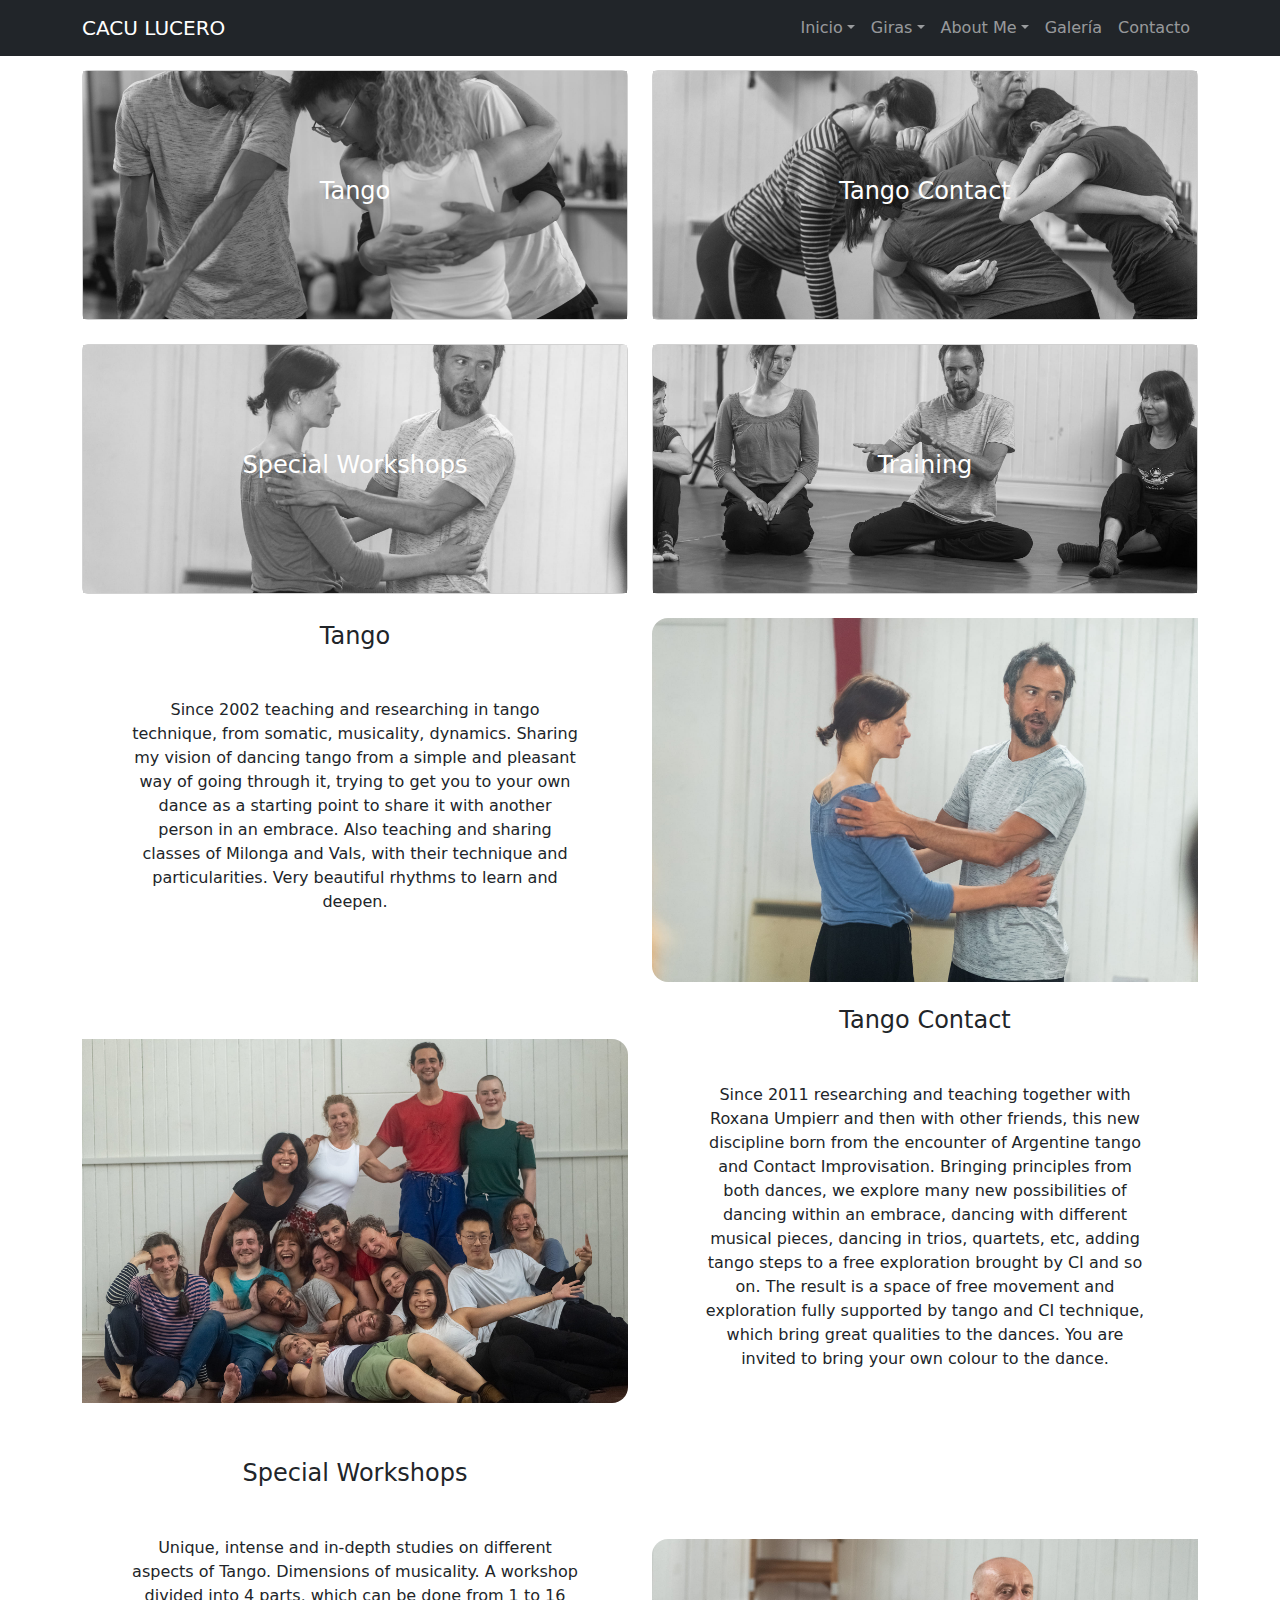
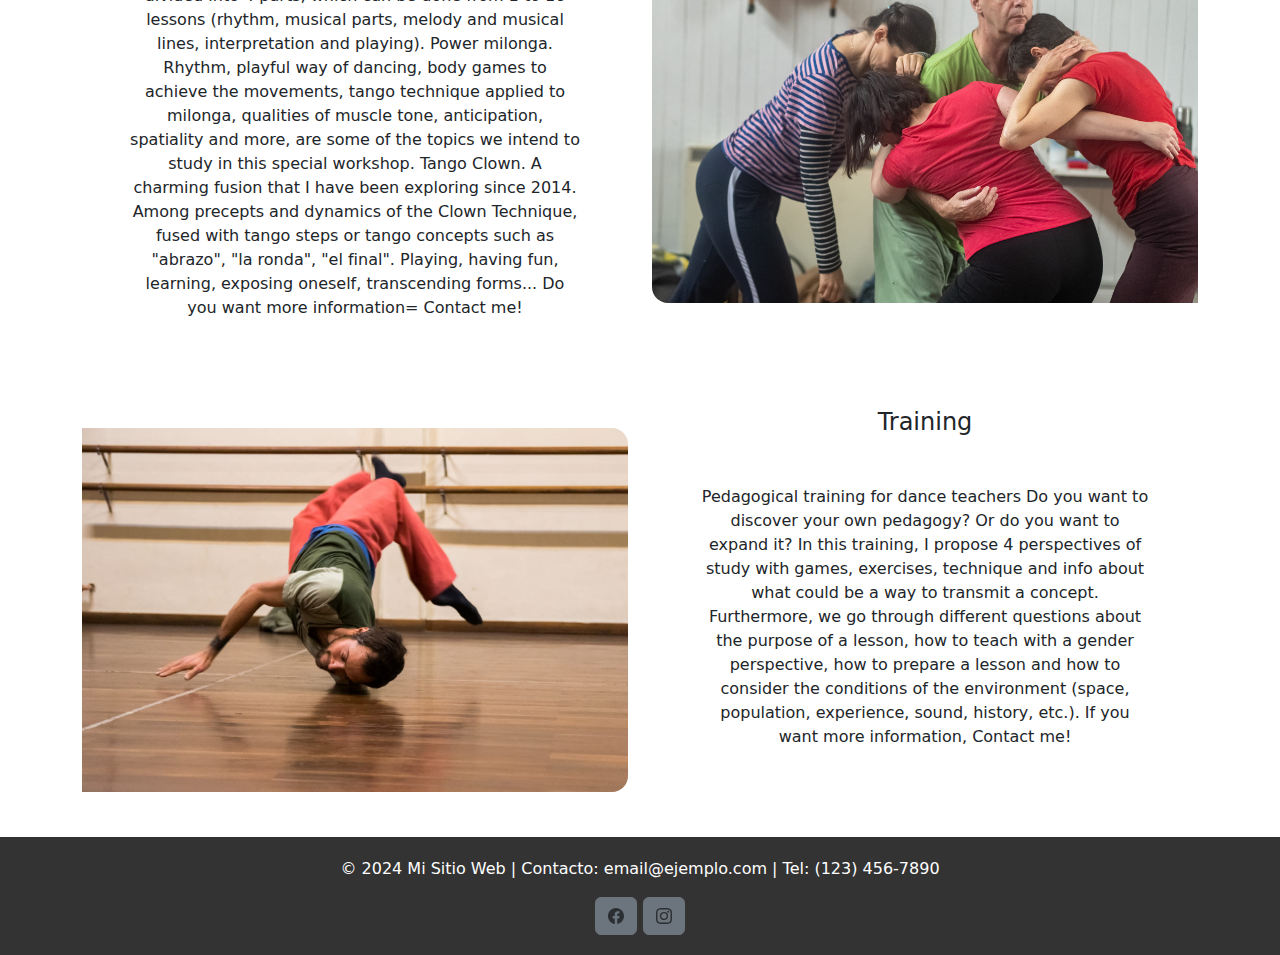
==== index.html @ 69906fb9 "todo cargado" ====
<!DOCTYPE html>
<html lang="es">
<head>
  <meta charset="UTF-8">
  <meta name="viewport" content="width=device-width, initial-scale=1.0">
  <title>Inicio</title>
  <link href="https://cdn.jsdelivr.net/npm/bootstrap@5.3.3/dist/css/bootstrap.min.css" rel="stylesheet">
  <link rel="stylesheet" href="./style.css">
</head>
<body>
  <!-- Menú de navegación -->
  <nav class="navbar navbar-expand-lg navbar-dark bg-dark fixed-top">
    <div class="container">
      <a class="navbar-brand" href="index.html">CACU LUCERO</a>
      <button class="navbar-toggler" type="button" data-bs-toggle="collapse" data-bs-target="#navbarNav" aria-controls="navbarNav" aria-expanded="false" aria-label="Toggle navigation">
        <span class="navbar-toggler-icon"></span>
      </button>
      <div class="collapse navbar-collapse" id="navbarNav">
        <ul class="navbar-nav ms-auto">
            <li class="nav-item dropdown">
                <a class="nav-link dropdown-toggle" href="#" id="inicioDropdown" role="button" data-bs-toggle="dropdown" aria-expanded="false">Inicio</a>
                <ul class="dropdown-menu" aria-labelledby="inicioDropdown">
                  <li><a class="dropdown-item" href="#tango">Tango</a></li>
                  <li><a class="dropdown-item" href="#tangoContact">Tango Contact</a></li>
                  <li><a class="dropdown-item" href="#special">Special Workshops</a></li>
                  <li><a class="dropdown-item" href="#training">Training</a></li>
                </ul>
              </li>
          <li class="nav-item dropdown">
            <a class="nav-link dropdown-toggle" href="./pages/giras.html" id="girasDropdown" role="button" data-bs-toggle="dropdown" aria-expanded="false">Giras</a>
            <ul class="dropdown-menu" aria-labelledby="girasDropdown">
              <li><a class="dropdown-item" href="./pages/giras.html#proximas">Próximas Giras</a></li>
              <li><a class="dropdown-item" href="./pages/giras.html#pasadas">Giras Pasadas</a></li>
            </ul>
          </li>
          <li class="nav-item dropdown">
            <a class="nav-link dropdown-toggle" href="./pages/aboutme.html" id="aboutDropdown" role="button" data-bs-toggle="dropdown" aria-expanded="false">About Me</a>
            <ul class="dropdown-menu" aria-labelledby="aboutDropdown">
              <li><a class="dropdown-item" href="./pages/aboutme.html">About Me</a></li>
              <li><a class="dropdown-item" href="./pages/aboutme.html">CV</a></li>
            </ul>
          <li class="nav-item">
            <a class="nav-link" href="./pages/galeria.html">Galería</a>
          </li>
          <li class="nav-item">
            <a class="nav-link" href="./pages/contacto.html">Contacto</a>
          </li>
        </ul>
      </div>
    </div>
  </nav>

  

        <!-- Secciones en cards con imágenes de fondo y enlaces -->
     <div class="container">

        <div class="row">
            <div class="col-md-6 mb-4">
            <a href="#tango">
                <div class="card">
                <img src="./img/06.jpg" alt="Tango" class="imgInicio">
                <div class="card-body">
                    <h5 class="card-title">Tango</h5>
                </div>
                </div>
            </a>
            </div>
            <div class="col-md-6 mb-4">
            <a href="#tangoContact">
                <div class="card">
                <img src="./img/07.jpg" alt="Tango Contact" class="imgInicio">
                <div class="card-body">
                    <h5 class="card-title">Tango Contact</h5>
                </div>
                </div>
            </a>
            </div>
        </div>
        
        <div class="row">
            <div class="col-md-6 mb-4">
            <a href="#special">
                <div class="card">
                <img src="./img/10.jpg" alt="Special Workshops" class="imgInicio">
                <div class="card-body">
                    <h5 class="card-title">Special Workshops</h5>
                </div>
                </div>
            </a>
            </div>
            <div class="col-md-6 mb-4">
            <a href="#training">
                <div class="card">
                <img src="./img/13.jpg" alt="Training" class="imgInicio">
                <div class="card-body">
                    <h5 class="card-title">Training</h5>
                </div>
                </div>
            </a>
            </div>
        </div>
        </div>

        <div class="container">

       
        <div class="row flexRow" id="tango">
            <div class="col-md-6 mb-4 flexColumn">
                    <h5 class="card-title">Tango</h5>
                    <p class="text-center p-5">Since 2002 teaching and researching in tango technique, from somatic, musicality, dynamics. Sharing my vision of dancing tango from a simple and pleasant way of going through it, trying to get you to your own dance as a starting point to share it with another person in an embrace. Also teaching and sharing classes of Milonga and Vals, with their technique and particularities. Very beautiful rhythms to learn and deepen. </p>
            </div>
            <div class="col-md-6 mb-4">
                    <img class="rounded-start-4 img-fluid "  src="./img/10.jpg" alt="Tango Contact">
            </div>
        </div>

        <div class="row flexRow" id="tangoContact">
            <div class="col-md-6 mb-4">
                    <img class="img-fluid rounded-end-4 " src="./img/09.jpg" alt="Tango Contact">
            </div>
            <div class="col-md-6 mb-4 flexColumn">
                    <h5 class="card-title">Tango Contact</h5>
                    <p class="p-5 text-center">Since 2011 researching and teaching together with Roxana Umpierr and then with other friends, this new discipline born from the encounter of Argentine tango and Contact Improvisation. Bringing principles from both dances, we explore many new possibilities of dancing within an embrace, dancing with different musical pieces, dancing in trios, quartets, etc, adding tango steps to a free exploration brought by CI and so on. The result is a space of free movement and exploration fully supported by tango and CI technique, which bring great qualities to the dances. You are invited to bring your own colour to the dance. </p>
            </div>
        </div>

        <div class="row flexRow" id="special">
            <div class="col-md-6 mb-4 flexColumn">
                    <h5 class="card-title">Special Workshops</h5>
                    <p class="p-5 text-center"> Unique, intense and in-depth studies on different aspects of Tango. Dimensions of musicality. A workshop divided into 4 parts, which can be done from 1 to 16 lessons (rhythm, musical parts, melody and musical lines, interpretation and playing). Power milonga. Rhythm, playful way of dancing, body games to achieve the movements, tango technique applied to milonga, qualities of muscle tone, anticipation, spatiality and more, are some of the topics we intend to study in this special workshop. Tango Clown. A charming fusion that I have been exploring since 2014. Among precepts and dynamics of the Clown Technique, fused with tango steps or tango concepts such as "abrazo", "la ronda", "el final". Playing, having fun, learning, exposing oneself, transcending forms... Do you want more information= Contact me! </p>
            </div>
            <div class="col-md-6 mb-4">
                    <img class="img-fluid rounded-start-4" src="./img/07.jpg" alt="Tango Contact">
            </div>
        </div>

        <div class="row flexRow" id="training">
            <div class="col-md-6 mb-4">
                    <img class="img-fluid rounded-end-4" src="./img/01.jpg" alt="Tango Contact">
            </div>
            <div class="col-md-6 mb-4 flexColumn">
                    <h5 class="card-title">Training</h5>
                    <p class="p-5 text-center"> Pedagogical training for dance teachers Do you want to discover your own pedagogy? Or do you want to expand it? In this training, I propose 4 perspectives of study with games, exercises, technique and info about what could be a way to transmit a concept. Furthermore, we go through different questions about the purpose of a lesson, how to teach with a gender perspective, how to prepare a lesson and how to consider the conditions of the environment (space, population, experience, sound, history, etc.).
                        If you want more information, Contact me!  </p>
            </div>
        </div>
      
    </div>

  




  <!-- Footer -->
  <footer class="text-center">
    <div class="container">
      <p>&copy; 2024 Mi Sitio Web | Contacto: email@ejemplo.com | Tel: (123) 456-7890</p>
    </div>
    
    <button type="button" class="btn btn-secondary">
      <a class="text-secondary-emphasis" href="https://www.facebook.com/cacu.lucero.1" target="_blank">
        <svg xmlns="http://www.w3.org/2000/svg" width="16" height="16" fill="currentColor" class="bi bi-facebook" viewBox="0 0 16 16">
          <path d="M16 8.049c0-4.446-3.582-8.05-8-8.05C3.58 0-.002 3.603-.002 8.05c0 4.017 2.926 7.347 6.75 7.951v-5.625h-2.03V8.05H6.75V6.275c0-2.017 1.195-3.131 3.022-3.131.876 0 1.791.157 1.791.157v1.98h-1.009c-.993 0-1.303.621-1.303 1.258v1.51h2.218l-.354 2.326H9.25V16c3.824-.604 6.75-3.934 6.75-7.951"/>
        </svg>
      </a>
    </button>
    <button type="button" class="btn btn-secondary">
      <a  class="text-secondary-emphasis" href="https://www.instagram.com/cacu.lucero/" target="_blank">
      <svg xmlns="http://www.w3.org/2000/svg" width="16" height="16" fill="currentColor" class="bi bi-instagram" viewBox="0 0 16 16">
    <path d="M8 0C5.829 0 5.556.01 4.703.048 3.85.088 3.269.222 2.76.42a3.9 3.9 0 0 0-1.417.923A3.9 3.9 0 0 0 .42 2.76C.222 3.268.087 3.85.048 4.7.01 5.555 0 5.827 0 8.001c0 2.172.01 2.444.048 3.297.04.852.174 1.433.372 1.942.205.526.478.972.923 1.417.444.445.89.719 1.416.923.51.198 1.09.333 1.942.372C5.555 15.99 5.827 16 8 16s2.444-.01 3.298-.048c.851-.04 1.434-.174 1.943-.372a3.9 3.9 0 0 0 1.416-.923c.445-.445.718-.891.923-1.417.197-.509.332-1.09.372-1.942C15.99 10.445 16 10.173 16 8s-.01-2.445-.048-3.299c-.04-.851-.175-1.433-.372-1.941a3.9 3.9 0 0 0-.923-1.417A3.9 3.9 0 0 0 13.24.42c-.51-.198-1.092-.333-1.943-.372C10.443.01 10.172 0 7.998 0zm-.717 1.442h.718c2.136 0 2.389.007 3.232.046.78.035 1.204.166 1.486.275.373.145.64.319.92.599s.453.546.598.92c.11.281.24.705.275 1.485.039.843.047 1.096.047 3.231s-.008 2.389-.047 3.232c-.035.78-.166 1.203-.275 1.485a2.5 2.5 0 0 1-.599.919c-.28.28-.546.453-.92.598-.28.11-.704.24-1.485.276-.843.038-1.096.047-3.232.047s-2.39-.009-3.233-.047c-.78-.036-1.203-.166-1.485-.276a2.5 2.5 0 0 1-.92-.598 2.5 2.5 0 0 1-.6-.92c-.109-.281-.24-.705-.275-1.485-.038-.843-.046-1.096-.046-3.233s.008-2.388.046-3.231c.036-.78.166-1.204.276-1.486.145-.373.319-.64.599-.92s.546-.453.92-.598c.282-.11.705-.24 1.485-.276.738-.034 1.024-.044 2.515-.045zm4.988 1.328a.96.96 0 1 0 0 1.92.96.96 0 0 0 0-1.92m-4.27 1.122a4.109 4.109 0 1 0 0 8.217 4.109 4.109 0 0 0 0-8.217m0 1.441a2.667 2.667 0 1 1 0 5.334 2.667 2.667 0 0 1 0-5.334"></path>
    </svg>
      </a>
    
    </button>
  </footer>

  <script src="https://cdn.jsdelivr.net/npm/bootstrap@5.3.3/dist/js/bootstrap.bundle.min.js"></script>
</body>
</html>
---- style.css ----
* {
    margin: 0;
    padding: 0;
    }


a {
    text-decoration: none; /* Quita el subrayado de todos los enlaces */
    
  }
 a:hover {
    text-decoration: none; /* Asegura que tampoco aparezca al pasar el ratón */
  }

body {
    display: flex;
    flex-direction: column;
   
    
    padding-top: 70px; /* Para el espacio del menú fijo */
  }
 
  footer {
    background-color: #333;
    color: #fff;
    padding: 20px;
  }

  
  /* Estilos para las cards */
  .card {
    background-size: cover;
    background-position: center;
    color: white;
    height: 250px;
    position: relative;
    transition: transform 0.3s ease;
  }
  
  /* Imágenes en blanco y negro */
  .card .imgInicio {
    filter: grayscale(100%);
    transition: filter 0.3s ease;
    height: 100%;
    width: 100%;
    object-fit: cover;
    position: absolute;
    top: 0;
    left: 0;
    z-index: 0;
    
  }
  /* Imagen a color cuando se pasa el mouse */
  .card:hover .imgInicio {
    filter: grayscale(0);
  }
  .card-body {
    position: relative;
    z-index: 1;
    display: flex;
    justify-content: center; /* Centra horizontalmente */
    align-items: center;      /* Centra verticalmente */
    text-align: center;       /* Centra el texto dentro del contenedor */
    height: 100%;             /* Asegura que el contenedor ocupe toda la altura disponible */
      
  }
  .card-title {
    text-align: center;
    font-size: 1.5rem;
    text-decoration: none;
   
  }

  .flexColumn{
    display: flex;
    flex-direction: column;
    align-items: center;
    justify-content: center;
  }


  .flexRow{
    display: flex;
    align-items: center;
    justify-content: center;
  }

  .img{
    height: 100%;
    width: 100%;
    object-fit: cover;
  }
 
.mapa{
  
  height: 40vw;

}
 

 /* Ajustes de la galería */
 .gallery img {
  height: 100%;
  width: 100%;
  object-fit: cover;
}
.gallery img:hover {
  transform: scale(1.05); /* Efecto de zoom en hover */
}
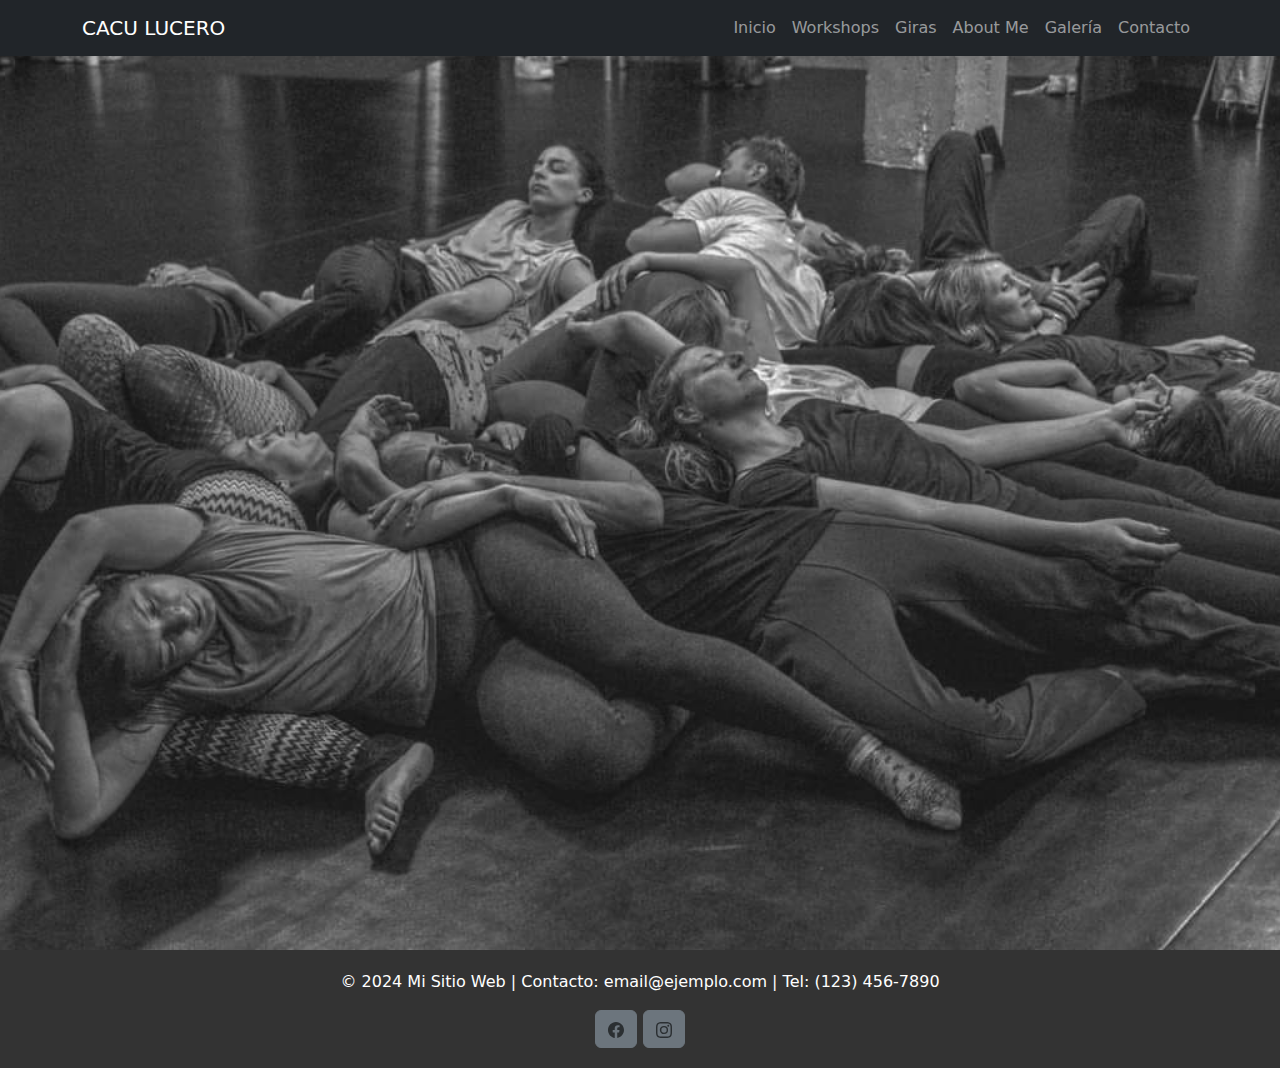
==== commit deaab6d1: "se modifico menu, y se añadio workshops" ====
--- a/index.html
+++ b/index.html
@@ -7,38 +7,28 @@
   <link href="https://cdn.jsdelivr.net/npm/bootstrap@5.3.3/dist/css/bootstrap.min.css" rel="stylesheet">
   <link rel="stylesheet" href="./style.css">
 </head>
-<body>
+<body class="padBody">
   <!-- Menú de navegación -->
   <nav class="navbar navbar-expand-lg navbar-dark bg-dark fixed-top">
     <div class="container">
-      <a class="navbar-brand" href="index.html">CACU LUCERO</a>
+      <a class="navbar-brand" href="./index.html">CACU LUCERO</a>
       <button class="navbar-toggler" type="button" data-bs-toggle="collapse" data-bs-target="#navbarNav" aria-controls="navbarNav" aria-expanded="false" aria-label="Toggle navigation">
         <span class="navbar-toggler-icon"></span>
       </button>
       <div class="collapse navbar-collapse" id="navbarNav">
         <ul class="navbar-nav ms-auto">
-            <li class="nav-item dropdown">
-                <a class="nav-link dropdown-toggle" href="#" id="inicioDropdown" role="button" data-bs-toggle="dropdown" aria-expanded="false">Inicio</a>
-                <ul class="dropdown-menu" aria-labelledby="inicioDropdown">
-                  <li><a class="dropdown-item" href="#tango">Tango</a></li>
-                  <li><a class="dropdown-item" href="#tangoContact">Tango Contact</a></li>
-                  <li><a class="dropdown-item" href="#special">Special Workshops</a></li>
-                  <li><a class="dropdown-item" href="#training">Training</a></li>
-                </ul>
+          <li class="nav-item">
+            <a class="nav-link" href="./index.html">Inicio</a>
+          </li>
+          <li class="nav-item">
+            <a class="nav-link" href="./pages/workshops.html">Workshops</a>
+          </li>
+              <li class="nav-item">
+                <a class="nav-link" href="./pages/giras.html">Giras</a>
               </li>
-          <li class="nav-item dropdown">
-            <a class="nav-link dropdown-toggle" href="./pages/giras.html" id="girasDropdown" role="button" data-bs-toggle="dropdown" aria-expanded="false">Giras</a>
-            <ul class="dropdown-menu" aria-labelledby="girasDropdown">
-              <li><a class="dropdown-item" href="./pages/giras.html#proximas">Próximas Giras</a></li>
-              <li><a class="dropdown-item" href="./pages/giras.html#pasadas">Giras Pasadas</a></li>
-            </ul>
+          <li class="nav-item">
+            <a class="nav-link" href="./pages/aboutme.html">About Me</a>
           </li>
-          <li class="nav-item dropdown">
-            <a class="nav-link dropdown-toggle" href="./pages/aboutme.html" id="aboutDropdown" role="button" data-bs-toggle="dropdown" aria-expanded="false">About Me</a>
-            <ul class="dropdown-menu" aria-labelledby="aboutDropdown">
-              <li><a class="dropdown-item" href="./pages/aboutme.html">About Me</a></li>
-              <li><a class="dropdown-item" href="./pages/aboutme.html">CV</a></li>
-            </ul>
           <li class="nav-item">
             <a class="nav-link" href="./pages/galeria.html">Galería</a>
           </li>
@@ -50,103 +40,22 @@
     </div>
   </nav>
 
-  
 
-        <!-- Secciones en cards con imágenes de fondo y enlaces -->
-     <div class="container">
 
-        <div class="row">
-            <div class="col-md-6 mb-4">
-            <a href="#tango">
-                <div class="card">
-                <img src="./img/06.jpg" alt="Tango" class="imgInicio">
-                <div class="card-body">
-                    <h5 class="card-title">Tango</h5>
-                </div>
-                </div>
-            </a>
-            </div>
-            <div class="col-md-6 mb-4">
-            <a href="#tangoContact">
-                <div class="card">
-                <img src="./img/07.jpg" alt="Tango Contact" class="imgInicio">
-                <div class="card-body">
-                    <h5 class="card-title">Tango Contact</h5>
-                </div>
-                </div>
-            </a>
-            </div>
-        </div>
-        
-        <div class="row">
-            <div class="col-md-6 mb-4">
-            <a href="#special">
-                <div class="card">
-                <img src="./img/10.jpg" alt="Special Workshops" class="imgInicio">
-                <div class="card-body">
-                    <h5 class="card-title">Special Workshops</h5>
-                </div>
-                </div>
-            </a>
-            </div>
-            <div class="col-md-6 mb-4">
-            <a href="#training">
-                <div class="card">
-                <img src="./img/13.jpg" alt="Training" class="imgInicio">
-                <div class="card-body">
-                    <h5 class="card-title">Training</h5>
-                </div>
-                </div>
-            </a>
-            </div>
-        </div>
-        </div>
 
-        <div class="container">
 
-       
-        <div class="row flexRow" id="tango">
-            <div class="col-md-6 mb-4 flexColumn">
-                    <h5 class="card-title">Tango</h5>
-                    <p class="text-center p-5">Since 2002 teaching and researching in tango technique, from somatic, musicality, dynamics. Sharing my vision of dancing tango from a simple and pleasant way of going through it, trying to get you to your own dance as a starting point to share it with another person in an embrace. Also teaching and sharing classes of Milonga and Vals, with their technique and particularities. Very beautiful rhythms to learn and deepen. </p>
-            </div>
-            <div class="col-md-6 mb-4">
-                    <img class="rounded-start-4 img-fluid "  src="./img/10.jpg" alt="Tango Contact">
-            </div>
-        </div>
+  <main class="px-3 bgImg text-light">
+   
 
-        <div class="row flexRow" id="tangoContact">
-            <div class="col-md-6 mb-4">
-                    <img class="img-fluid rounded-end-4 " src="./img/09.jpg" alt="Tango Contact">
-            </div>
-            <div class="col-md-6 mb-4 flexColumn">
-                    <h5 class="card-title">Tango Contact</h5>
-                    <p class="p-5 text-center">Since 2011 researching and teaching together with Roxana Umpierr and then with other friends, this new discipline born from the encounter of Argentine tango and Contact Improvisation. Bringing principles from both dances, we explore many new possibilities of dancing within an embrace, dancing with different musical pieces, dancing in trios, quartets, etc, adding tango steps to a free exploration brought by CI and so on. The result is a space of free movement and exploration fully supported by tango and CI technique, which bring great qualities to the dances. You are invited to bring your own colour to the dance. </p>
-            </div>
-        </div>
+  </main>
 
-        <div class="row flexRow" id="special">
-            <div class="col-md-6 mb-4 flexColumn">
-                    <h5 class="card-title">Special Workshops</h5>
-                    <p class="p-5 text-center"> Unique, intense and in-depth studies on different aspects of Tango. Dimensions of musicality. A workshop divided into 4 parts, which can be done from 1 to 16 lessons (rhythm, musical parts, melody and musical lines, interpretation and playing). Power milonga. Rhythm, playful way of dancing, body games to achieve the movements, tango technique applied to milonga, qualities of muscle tone, anticipation, spatiality and more, are some of the topics we intend to study in this special workshop. Tango Clown. A charming fusion that I have been exploring since 2014. Among precepts and dynamics of the Clown Technique, fused with tango steps or tango concepts such as "abrazo", "la ronda", "el final". Playing, having fun, learning, exposing oneself, transcending forms... Do you want more information= Contact me! </p>
-            </div>
-            <div class="col-md-6 mb-4">
-                    <img class="img-fluid rounded-start-4" src="./img/07.jpg" alt="Tango Contact">
-            </div>
-        </div>
+ 
+</div>
 
-        <div class="row flexRow" id="training">
-            <div class="col-md-6 mb-4">
-                    <img class="img-fluid rounded-end-4" src="./img/01.jpg" alt="Tango Contact">
-            </div>
-            <div class="col-md-6 mb-4 flexColumn">
-                    <h5 class="card-title">Training</h5>
-                    <p class="p-5 text-center"> Pedagogical training for dance teachers Do you want to discover your own pedagogy? Or do you want to expand it? In this training, I propose 4 perspectives of study with games, exercises, technique and info about what could be a way to transmit a concept. Furthermore, we go through different questions about the purpose of a lesson, how to teach with a gender perspective, how to prepare a lesson and how to consider the conditions of the environment (space, population, experience, sound, history, etc.).
-                        If you want more information, Contact me!  </p>
-            </div>
-        </div>
-      
-    </div>
+
+    
+
+
 
   
 
--- a/style.css
+++ b/style.css
@@ -6,8 +6,7 @@
 
 a {
     text-decoration: none; /* Quita el subrayado de todos los enlaces */
-    
-  }
+    }
  a:hover {
     text-decoration: none; /* Asegura que tampoco aparezca al pasar el ratón */
   }
@@ -15,9 +14,11 @@
 body {
     display: flex;
     flex-direction: column;
-   
-    
-    padding-top: 70px; /* Para el espacio del menú fijo */
+    padding-top:70px; /* Para el espacio del menú fijo */
+  }
+
+  .padBody{
+    padding-top:50px
   }
  
   footer {
@@ -107,5 +108,16 @@
 .gallery img:hover {
   transform: scale(1.05); /* Efecto de zoom en hover */
 }
+
+.bgImg{
+  height: 100vh;
+  background-image: url("./img/14.jpg");
+  background-size: cover;
+  background-position: center;
+  display: flex;
+  flex-direction: column;
+  justify-content: center;
+  align-items: center;
+}
  
   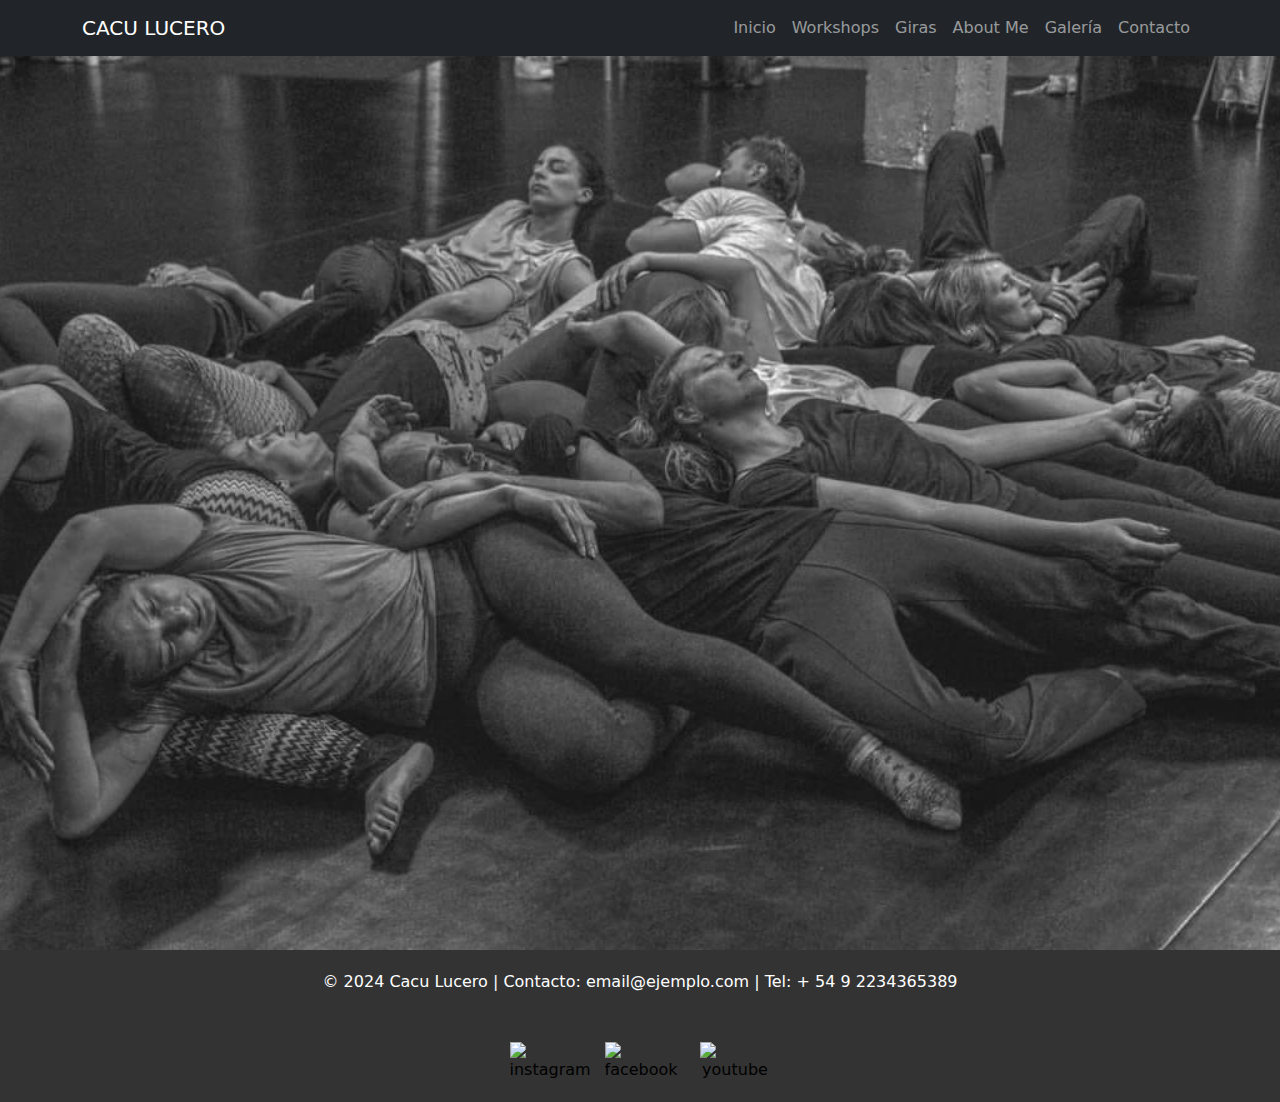
==== commit 9d1ac19e: "Imagenes giras, footer y workshops" ====
--- a/index.html
+++ b/index.html
@@ -65,24 +65,32 @@
   <!-- Footer -->
   <footer class="text-center">
     <div class="container">
-      <p>&copy; 2024 Mi Sitio Web | Contacto: email@ejemplo.com | Tel: (123) 456-7890</p>
+      <p>&copy; 2024 Cacu Lucero | Contacto: email@ejemplo.com | Tel: + 54 9 2234365389</p>
     </div>
     
-    <button type="button" class="btn btn-secondary">
-      <a class="text-secondary-emphasis" href="https://www.facebook.com/cacu.lucero.1" target="_blank">
-        <svg xmlns="http://www.w3.org/2000/svg" width="16" height="16" fill="currentColor" class="bi bi-facebook" viewBox="0 0 16 16">
-          <path d="M16 8.049c0-4.446-3.582-8.05-8-8.05C3.58 0-.002 3.603-.002 8.05c0 4.017 2.926 7.347 6.75 7.951v-5.625h-2.03V8.05H6.75V6.275c0-2.017 1.195-3.131 3.022-3.131.876 0 1.791.157 1.791.157v1.98h-1.009c-.993 0-1.303.621-1.303 1.258v1.51h2.218l-.354 2.326H9.25V16c3.824-.604 6.75-3.934 6.75-7.951"/>
-        </svg>
-      </a>
-    </button>
-    <button type="button" class="btn btn-secondary">
-      <a  class="text-secondary-emphasis" href="https://www.instagram.com/cacu.lucero/" target="_blank">
-      <svg xmlns="http://www.w3.org/2000/svg" width="16" height="16" fill="currentColor" class="bi bi-instagram" viewBox="0 0 16 16">
-    <path d="M8 0C5.829 0 5.556.01 4.703.048 3.85.088 3.269.222 2.76.42a3.9 3.9 0 0 0-1.417.923A3.9 3.9 0 0 0 .42 2.76C.222 3.268.087 3.85.048 4.7.01 5.555 0 5.827 0 8.001c0 2.172.01 2.444.048 3.297.04.852.174 1.433.372 1.942.205.526.478.972.923 1.417.444.445.89.719 1.416.923.51.198 1.09.333 1.942.372C5.555 15.99 5.827 16 8 16s2.444-.01 3.298-.048c.851-.04 1.434-.174 1.943-.372a3.9 3.9 0 0 0 1.416-.923c.445-.445.718-.891.923-1.417.197-.509.332-1.09.372-1.942C15.99 10.445 16 10.173 16 8s-.01-2.445-.048-3.299c-.04-.851-.175-1.433-.372-1.941a3.9 3.9 0 0 0-.923-1.417A3.9 3.9 0 0 0 13.24.42c-.51-.198-1.092-.333-1.943-.372C10.443.01 10.172 0 7.998 0zm-.717 1.442h.718c2.136 0 2.389.007 3.232.046.78.035 1.204.166 1.486.275.373.145.64.319.92.599s.453.546.598.92c.11.281.24.705.275 1.485.039.843.047 1.096.047 3.231s-.008 2.389-.047 3.232c-.035.78-.166 1.203-.275 1.485a2.5 2.5 0 0 1-.599.919c-.28.28-.546.453-.92.598-.28.11-.704.24-1.485.276-.843.038-1.096.047-3.232.047s-2.39-.009-3.233-.047c-.78-.036-1.203-.166-1.485-.276a2.5 2.5 0 0 1-.92-.598 2.5 2.5 0 0 1-.6-.92c-.109-.281-.24-.705-.275-1.485-.038-.843-.046-1.096-.046-3.233s.008-2.388.046-3.231c.036-.78.166-1.204.276-1.486.145-.373.319-.64.599-.92s.546-.453.92-.598c.282-.11.705-.24 1.485-.276.738-.034 1.024-.044 2.515-.045zm4.988 1.328a.96.96 0 1 0 0 1.92.96.96 0 0 0 0-1.92m-4.27 1.122a4.109 4.109 0 1 0 0 8.217 4.109 4.109 0 0 0 0-8.217m0 1.441a2.667 2.667 0 1 1 0 5.334 2.667 2.667 0 0 1 0-5.334"></path>
-    </svg>
-      </a>
-    
-    </button>
+    <div class="container mt-5">
+        <div class="row d-flex justify-content-center">
+          <div class="col-1">
+            <a  class="text-decoration-none text-black" href="https://www.instagram.com/cacu.lucero/" target="_blank">
+                <img src="https://go-skill-icons.vercel.app/api/icons?i=instagram" alt="instagram">
+            </a>
+          </div>
+
+          <div class="col-1">
+            <a class="text-decoration-none text-black" href="https://www.facebook.com/cacu.lucero.1" target="_blank">
+                <img src="https://go-skill-icons.vercel.app/api/icons?i=facebook" alt="facebook" >
+            </a>
+          </div>
+
+          <div class="col-1">
+            <a class="text-decoration-none text-black" href="https://www.youtube.com/@cacul8159" target="_blank">
+                <img src="https://go-skill-icons.vercel.app/api/icons?i=youtube" alt="youtube">
+            </a>
+          </div>
+          
+        </div>
+
+      </div>
   </footer>
 
   <script src="https://cdn.jsdelivr.net/npm/bootstrap@5.3.3/dist/js/bootstrap.bundle.min.js"></script>
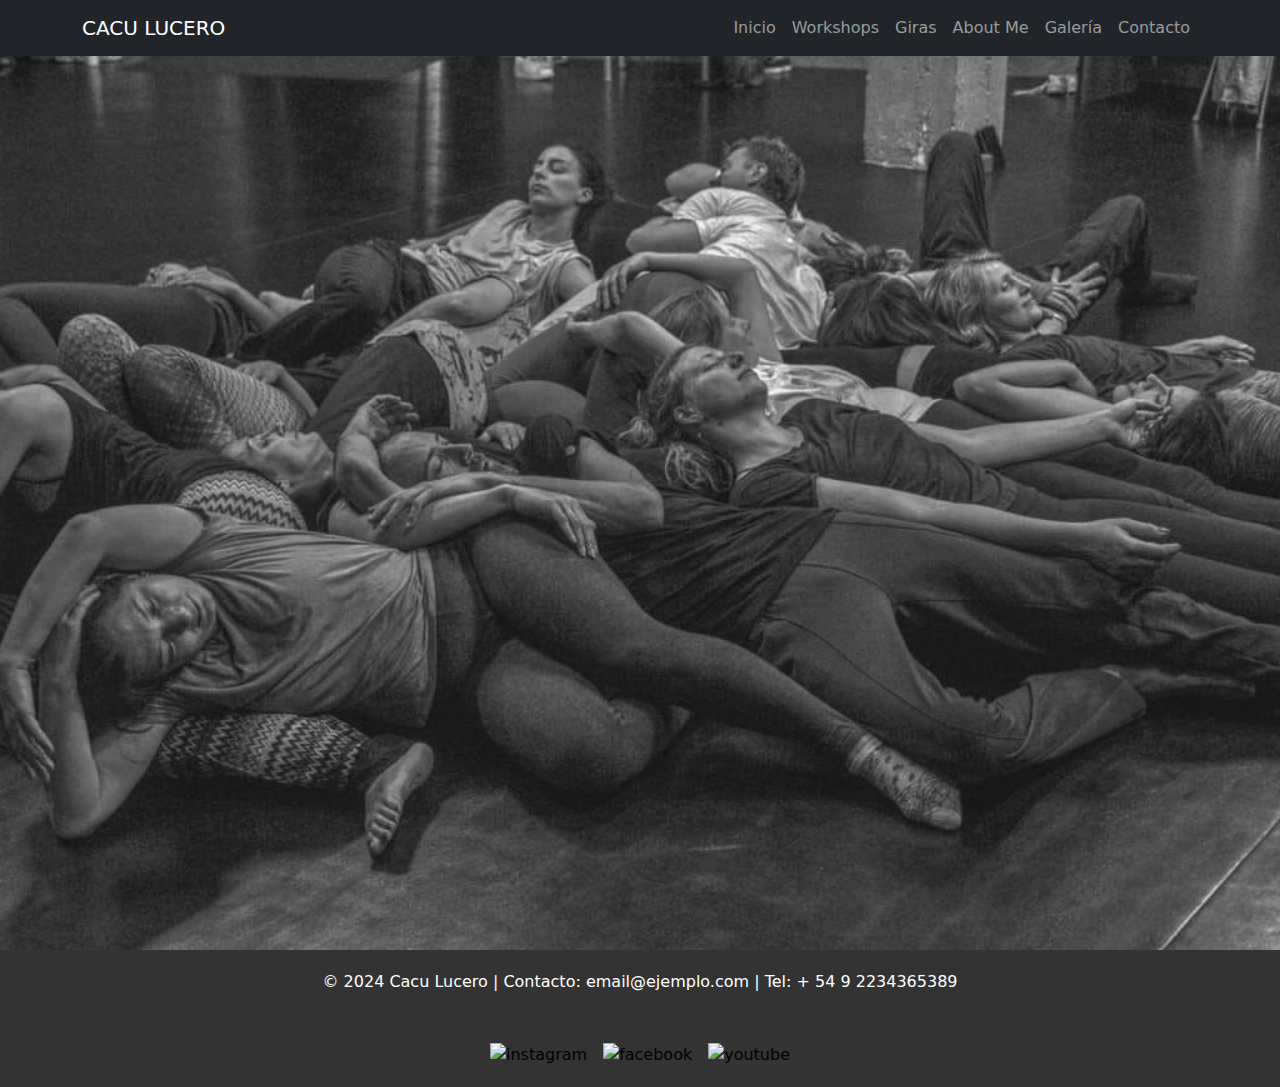
==== commit 381fce97: "Iconos footer acomodados" ====
--- a/index.html
+++ b/index.html
@@ -69,20 +69,21 @@
     </div>
     
     <div class="container mt-5">
-        <div class="row d-flex justify-content-center">
-          <div class="col-1">
+        <div class="d-flex justify-content-center">
+
+          <div class="px-2">
             <a  class="text-decoration-none text-black" href="https://www.instagram.com/cacu.lucero/" target="_blank">
                 <img src="https://go-skill-icons.vercel.app/api/icons?i=instagram" alt="instagram">
             </a>
           </div>
 
-          <div class="col-1">
+          <div class="px-2">
             <a class="text-decoration-none text-black" href="https://www.facebook.com/cacu.lucero.1" target="_blank">
                 <img src="https://go-skill-icons.vercel.app/api/icons?i=facebook" alt="facebook" >
             </a>
           </div>
 
-          <div class="col-1">
+          <div class="px-2">
             <a class="text-decoration-none text-black" href="https://www.youtube.com/@cacul8159" target="_blank">
                 <img src="https://go-skill-icons.vercel.app/api/icons?i=youtube" alt="youtube">
             </a>
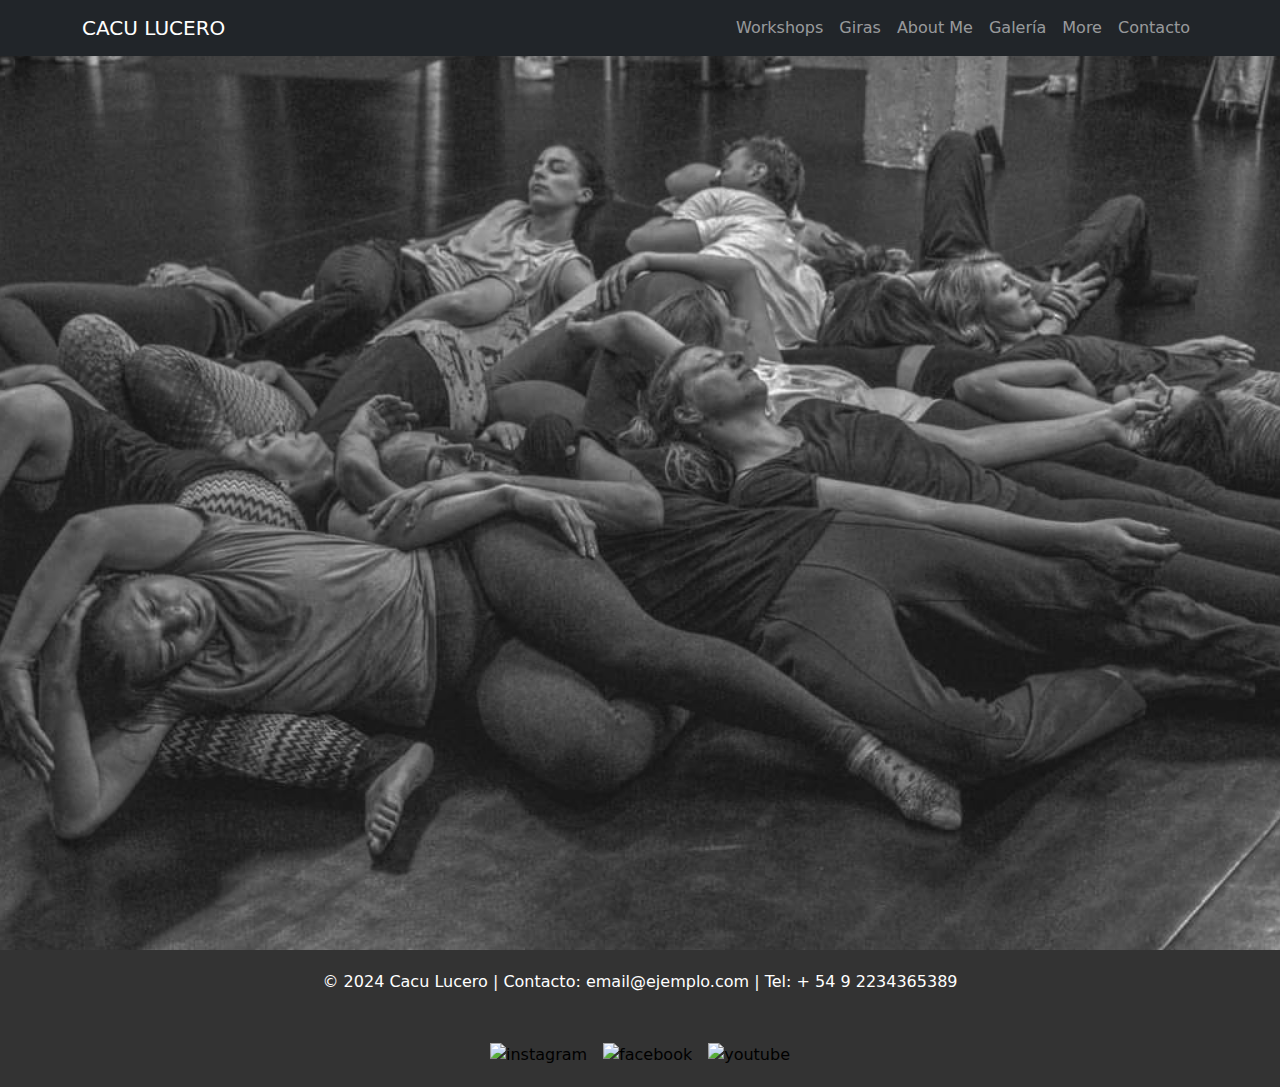
==== commit d0c3d63e: "more añadido" ====
--- a/index.html
+++ b/index.html
@@ -18,9 +18,6 @@
       <div class="collapse navbar-collapse" id="navbarNav">
         <ul class="navbar-nav ms-auto">
           <li class="nav-item">
-            <a class="nav-link" href="./index.html">Inicio</a>
-          </li>
-          <li class="nav-item">
             <a class="nav-link" href="./pages/workshops.html">Workshops</a>
           </li>
               <li class="nav-item">
@@ -31,6 +28,9 @@
           </li>
           <li class="nav-item">
             <a class="nav-link" href="./pages/galeria.html">Galería</a>
+          </li>
+          <li class="nav-item">
+            <a class="nav-link" href="./pages/more.html">More</a>
           </li>
           <li class="nav-item">
             <a class="nav-link" href="./pages/contacto.html">Contacto</a>
--- a/style.css
+++ b/style.css
@@ -120,4 +120,25 @@
   align-items: center;
 }
  
-  +.imgFondo1{
+  background-image: url("./img/caosmos.jpg");
+  background-size: cover;
+  background-position: center;
+  height: 80vh;
+
+}
+  
+.imgFondo2{
+  background-image: url("./img/05.jpg");
+  background-size: cover;
+  background-position: center;
+  height: 80vh;
+
+}
+
+@media only screen and (max-width: 701px) {
+  .columnReverse{
+    flex-direction: column-reverse;
+
+  }
+}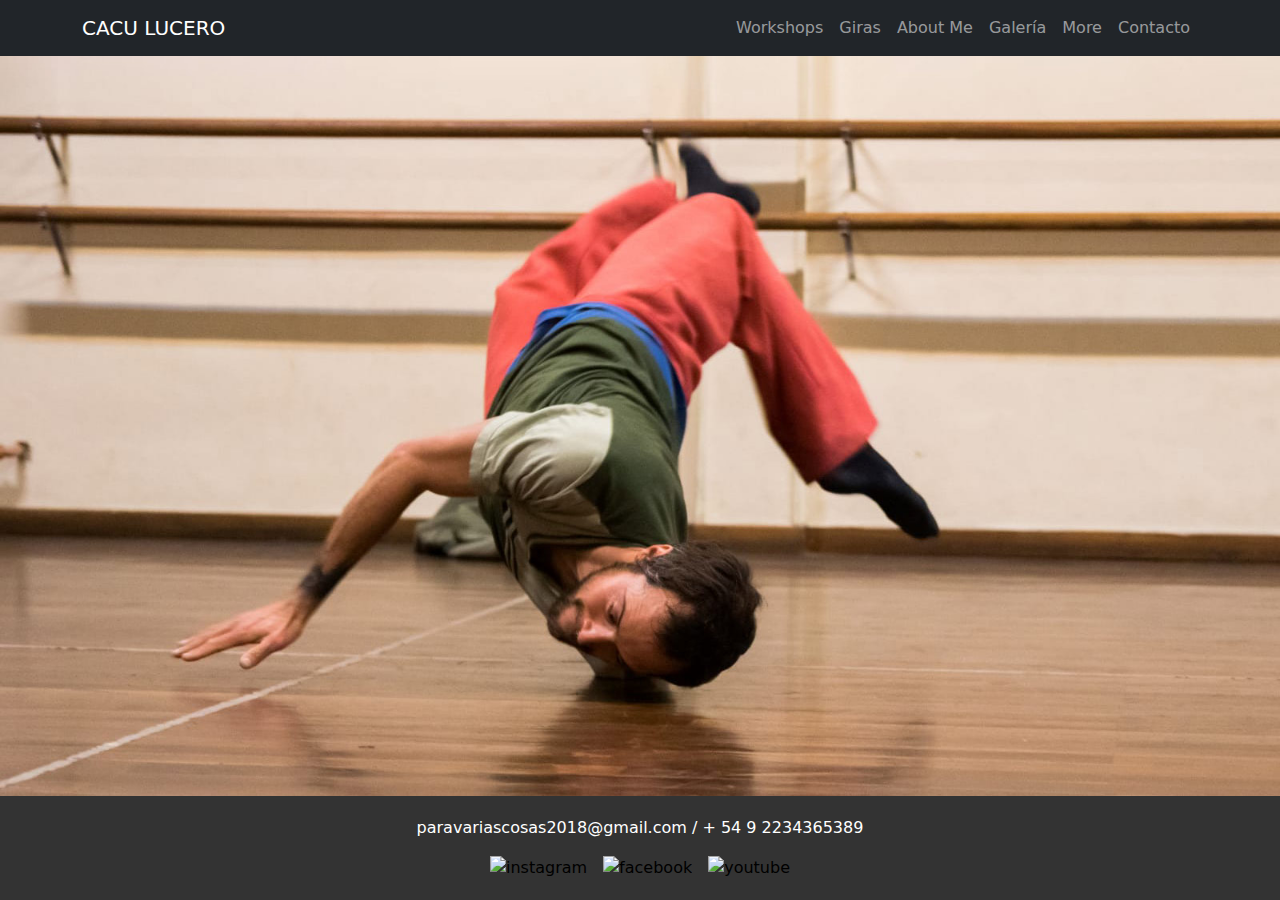
==== commit 7aced090: "acomodo margenes about me" ====
--- a/index.html
+++ b/index.html
@@ -5,7 +5,9 @@
   <meta name="viewport" content="width=device-width, initial-scale=1.0">
   <title>Inicio</title>
   <link href="https://cdn.jsdelivr.net/npm/bootstrap@5.3.3/dist/css/bootstrap.min.css" rel="stylesheet">
+  <link href="https://unpkg.com/aos@2.3.1/dist/aos.css" rel="stylesheet">
   <link rel="stylesheet" href="./style.css">
+  <script src="https://unpkg.com/aos@2.3.1/dist/aos.js"></script>
 </head>
 <body class="padBody">
   <!-- Menú de navegación -->
@@ -65,10 +67,10 @@
   <!-- Footer -->
   <footer class="text-center">
     <div class="container">
-      <p>&copy; 2024 Cacu Lucero | Contacto: email@ejemplo.com | Tel: + 54 9 2234365389</p>
+      <p> paravariascosas2018@gmail.com / + 54 9 2234365389</p>
     </div>
     
-    <div class="container mt-5">
+    <div class="container mt-2">
         <div class="d-flex justify-content-center">
 
           <div class="px-2">
@@ -95,5 +97,8 @@
   </footer>
 
   <script src="https://cdn.jsdelivr.net/npm/bootstrap@5.3.3/dist/js/bootstrap.bundle.min.js"></script>
+  <script>
+    AOS.init();
+  </script>
 </body>
 </html>
--- a/style.css
+++ b/style.css
@@ -18,7 +18,9 @@
   }
 
   .padBody{
-    padding-top:50px
+    padding-top:50px;
+    height:100vh;
+    
   }
  
   footer {
@@ -111,7 +113,7 @@
 
 .bgImg{
   height: 100vh;
-  background-image: url("./img/14.jpg");
+  background-image: url("./img/01.jpg");
   background-size: cover;
   background-position: center;
   display: flex;
